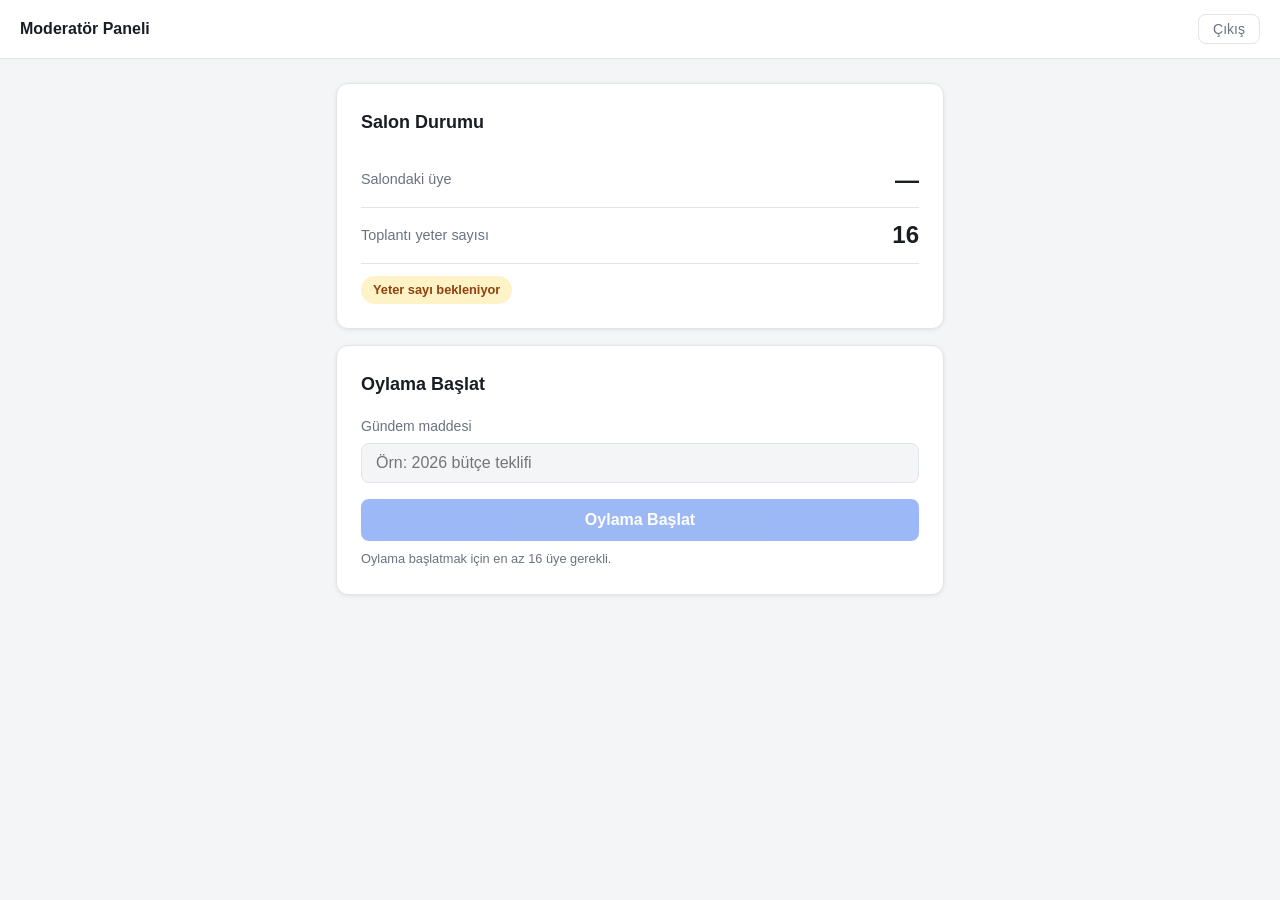
==== frontend/moderator.html @ ae530691 "feat: initial project setup" ====
<!DOCTYPE html>
<html lang="tr">
<head>
  <meta charset="UTF-8">
  <meta name="viewport" content="width=device-width, initial-scale=1.0">
  <title>Moderatör Paneli</title>
  <link rel="stylesheet" href="css/main.css">
</head>
<body>
  <div class="page">
    <header class="topbar">
      <span class="topbar-title">Moderatör Paneli</span>
      <button id="logout-btn" class="btn-ghost">Çıkış</button>
    </header>

    <main class="content">

      <!-- Yoklama kartı -->
      <div class="card">
        <h2>Salon Durumu</h2>
        <div class="stat-row">
          <span class="stat-label">Salondaki üye</span>
          <span id="present-count" class="stat-value">—</span>
        </div>
        <div class="stat-row">
          <span class="stat-label">Toplantı yeter sayısı</span>
          <span class="stat-value">16</span>
        </div>
        <div id="quorum-badge" class="badge badge-waiting">Yeter sayı bekleniyor</div>
      </div>

      <!-- Oylama başlat kartı -->
      <div class="card">
        <h2>Oylama Başlat</h2>
        <div class="field">
          <label for="voting-title">Gündem maddesi</label>
          <input type="text" id="voting-title" placeholder="Örn: 2026 bütçe teklifi">
        </div>
        <button id="start-btn" class="btn-primary" disabled>Oylama Başlat</button>
        <p id="start-hint" class="hint">Oylama başlatmak için en az 16 üye gerekli.</p>
      </div>

      <!-- Aktif oylama kartı -->
      <div id="active-voting-card" class="card hidden">
        <h2>Aktif Oylama</h2>
        <p id="voting-title-display" class="voting-title"></p>
        <div class="vote-counts">
          <div class="vote-box evet">
            <span class="vote-label">EVET</span>
            <span id="yes-count" class="vote-number">0</span>
          </div>
          <div class="vote-box hayir">
            <span class="vote-label">HAYIR</span>
            <span id="no-count" class="vote-number">0</span>
          </div>
        </div>
        <button id="finalize-btn" class="btn-danger">Oylamayı Kapat</button>
      </div>

      <!-- Sonuç kartı -->
      <div id="result-card" class="card hidden">
        <h2>Sonuç</h2>
        <div id="result-display" class="result"></div>
      </div>

    </main>
  </div>

  <script src="js/auth.js"></script>
  <script src="js/ws_client.js"></script>
  <script src="js/moderator.js"></script>
</body>
</html>
---- frontend/css/main.css ----
*, *::before, *::after { box-sizing: border-box; margin: 0; padding: 0; }

:root {
  --bg: #f4f5f7;
  --surface: #ffffff;
  --border: #e2e4e9;
  --text: #1a1d23;
  --text-muted: #6b7280;
  --primary: #2563eb;
  --primary-hover: #1d4ed8;
  --danger: #dc2626;
  --danger-hover: #b91c1c;
  --success: #16a34a;
  --warning: #d97706;
  --radius: 12px;
  --shadow: 0 1px 4px rgba(0,0,0,0.08);
}

body {
  font-family: -apple-system, BlinkMacSystemFont, "Segoe UI", sans-serif;
  background: var(--bg);
  color: var(--text);
  min-height: 100vh;
  font-size: 16px;
  line-height: 1.6;
}

/* ── Layout ── */
.page-center {
  min-height: 100vh;
  display: flex;
  align-items: center;
  justify-content: center;
  padding: 1rem;
}

.page { min-height: 100vh; display: flex; flex-direction: column; }

.content {
  flex: 1;
  padding: 1.5rem 1rem;
  max-width: 640px;
  margin: 0 auto;
  width: 100%;
  display: flex;
  flex-direction: column;
  gap: 1rem;
}

/* ── Topbar ── */
.topbar {
  background: var(--surface);
  border-bottom: 1px solid var(--border);
  padding: 0.875rem 1.25rem;
  display: flex;
  align-items: center;
  justify-content: space-between;
}

.topbar-title { font-weight: 600; font-size: 1rem; }

/* ── Card ── */
.card {
  background: var(--surface);
  border: 1px solid var(--border);
  border-radius: var(--radius);
  padding: 1.5rem;
  box-shadow: var(--shadow);
}

.card.center { text-align: center; }
.card h1 { font-size: 1.5rem; font-weight: 700; margin-bottom: 0.5rem; }
.card h2 { font-size: 1.125rem; font-weight: 600; margin-bottom: 1rem; }

/* ── Form ── */
.field { display: flex; flex-direction: column; gap: 0.375rem; margin-bottom: 1rem; }
.field label { font-size: 0.875rem; font-weight: 500; color: var(--text-muted); }

input[type="text"],
input[type="password"] {
  border: 1px solid var(--border);
  border-radius: 8px;
  padding: 0.625rem 0.875rem;
  font-size: 1rem;
  color: var(--text);
  background: var(--bg);
  outline: none;
  transition: border-color 0.15s;
}

input:focus { border-color: var(--primary); background: #fff; }

/* ── Buttons ── */
.btn-primary {
  width: 100%;
  background: var(--primary);
  color: #fff;
  border: none;
  border-radius: 8px;
  padding: 0.75rem;
  font-size: 1rem;
  font-weight: 600;
  cursor: pointer;
  transition: background 0.15s;
}

.btn-primary:hover:not(:disabled) { background: var(--primary-hover); }
.btn-primary:disabled { opacity: 0.45; cursor: not-allowed; }

.btn-danger {
  width: 100%;
  background: var(--danger);
  color: #fff;
  border: none;
  border-radius: 8px;
  padding: 0.75rem;
  font-size: 1rem;
  font-weight: 600;
  cursor: pointer;
  margin-top: 1rem;
  transition: background 0.15s;
}

.btn-danger:hover { background: var(--danger-hover); }

.btn-ghost {
  background: none;
  border: 1px solid var(--border);
  border-radius: 8px;
  padding: 0.375rem 0.875rem;
  font-size: 0.875rem;
  cursor: pointer;
  color: var(--text-muted);
  transition: border-color 0.15s;
}

.btn-ghost:hover { border-color: var(--text-muted); }

/* ── Stat row ── */
.stat-row {
  display: flex;
  justify-content: space-between;
  align-items: center;
  padding: 0.5rem 0;
  border-bottom: 1px solid var(--border);
}

.stat-row:last-of-type { border-bottom: none; }
.stat-label { color: var(--text-muted); font-size: 0.9rem; }
.stat-value { font-size: 1.5rem; font-weight: 700; }

/* ── Badge ── */
.badge {
  display: inline-block;
  padding: 0.25rem 0.75rem;
  border-radius: 99px;
  font-size: 0.8rem;
  font-weight: 600;
  margin-top: 0.75rem;
}

.badge-waiting  { background: #fef3c7; color: #92400e; }
.badge-ready    { background: #dcfce7; color: #166534; }

/* ── Vote counts (moderatör) ── */
.vote-counts {
  display: grid;
  grid-template-columns: 1fr 1fr;
  gap: 1rem;
  margin-bottom: 1rem;
}

.vote-box {
  border-radius: 10px;
  padding: 1.25rem;
  text-align: center;
}

.vote-box.evet  { background: #dcfce7; }
.vote-box.hayir { background: #fee2e2; }
.vote-label { display: block; font-size: 0.8rem; font-weight: 700; letter-spacing: .05em; color: var(--text-muted); }
.vote-number { display: block; font-size: 2.5rem; font-weight: 800; margin-top: 0.25rem; }
.vote-box.evet  .vote-number { color: var(--success); }
.vote-box.hayir .vote-number { color: var(--danger); }

/* ── Oylama butonları (üye ekranı) ── */
.vote-grid {
  display: grid;
  grid-template-columns: 1fr 1fr;
  gap: 1rem;
  margin-top: 1rem;
}

.vote-btn {
  border: none;
  border-radius: var(--radius);
  padding: 3rem 1rem;
  font-size: 1.5rem;
  font-weight: 800;
  cursor: pointer;
  letter-spacing: .05em;
  transition: transform 0.1s, opacity 0.15s;
}

.vote-btn:active { transform: scale(0.97); }
.vote-btn:disabled { opacity: 0.4; cursor: not-allowed; }
.vote-btn.evet  { background: #16a34a; color: #fff; }
.vote-btn.hayir { background: #dc2626; color: #fff; }

/* ── Sonuç ── */
.result {
  font-size: 1.5rem;
  font-weight: 800;
  padding: 1rem;
  border-radius: 10px;
  margin-top: 0.5rem;
}

.result.kabul   { background: #dcfce7; color: #166534; }
.result.red     { background: #fee2e2; color: #991b1b; }

/* ── Yardımcılar ── */
.hidden   { display: none !important; }
.subtitle { color: var(--text-muted); font-size: 0.9rem; margin-bottom: 1rem; }
.hint     { color: var(--text-muted); font-size: 0.8rem; margin-top: 0.5rem; }
.voting-title  { font-size: 1.1rem; font-weight: 600; margin-bottom: 1rem; }
.voting-label  { font-size: 0.8rem; color: var(--text-muted); text-transform: uppercase; letter-spacing: .06em; margin-bottom: 0.25rem; }
.error-box     { background: #fee2e2; color: #991b1b; border-radius: 8px; padding: 0.75rem 1rem; margin-bottom: 1rem; font-size: 0.9rem; }

/* ── Pulse animasyonu ── */
.pulse-dot {
  width: 12px; height: 12px;
  background: var(--primary);
  border-radius: 50%;
  margin: 1rem auto 0;
  animation: pulse 1.5s ease-in-out infinite;
}

@keyframes pulse {
  0%, 100% { opacity: 1; transform: scale(1); }
  50%       { opacity: 0.4; transform: scale(0.8); }
}

.waiting-icon { font-size: 3rem; margin-bottom: 1rem; }
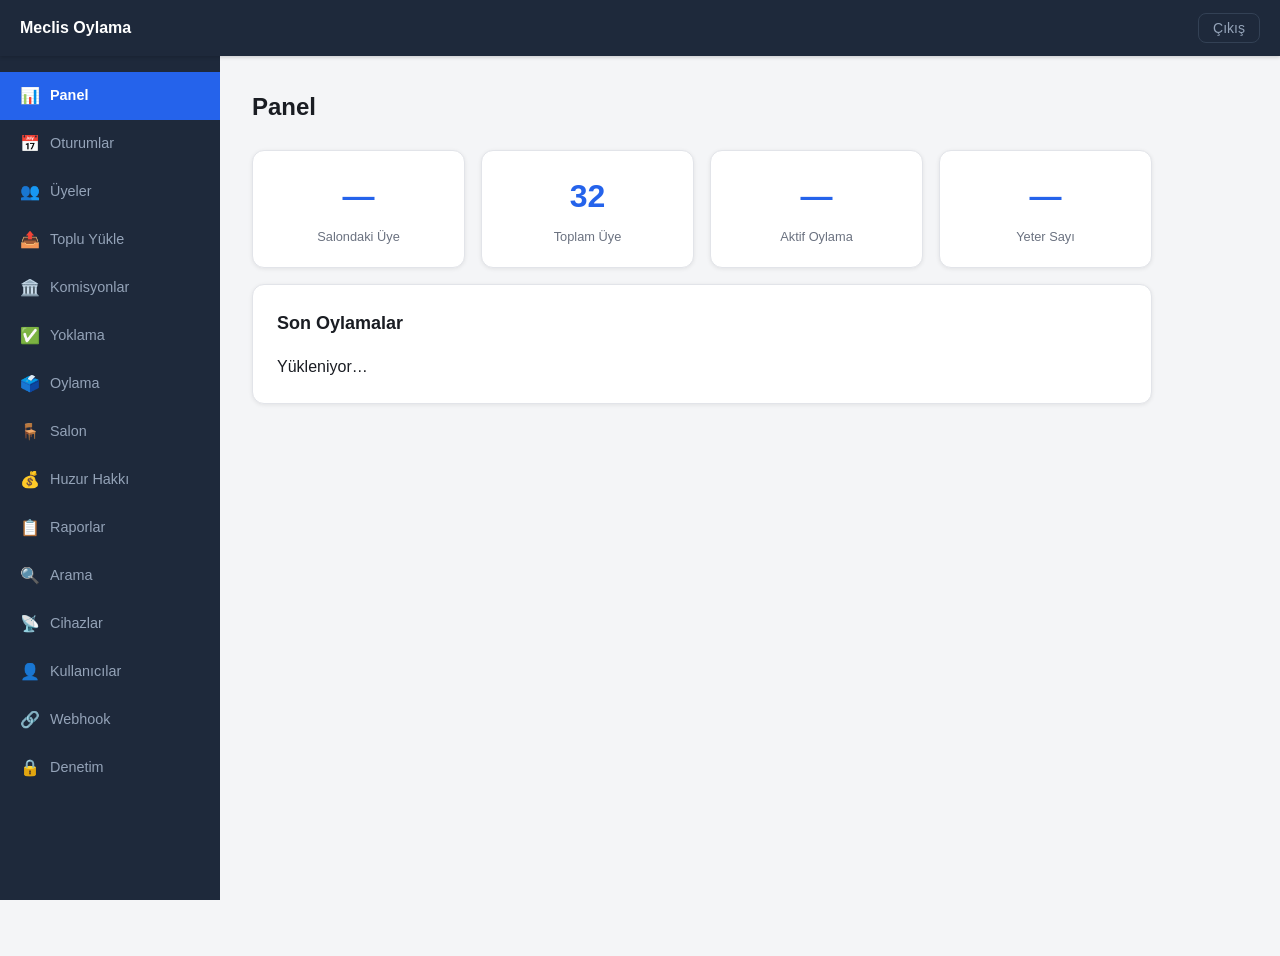
==== commit f7017ee8: "feat: implement containerization, meeting management, and expanded DB schemas - Dockerize backend an" ====
--- a/frontend/moderator.html
+++ b/frontend/moderator.html
@@ -5,63 +5,343 @@
   <meta name="viewport" content="width=device-width, initial-scale=1.0">
   <title>Moderatör Paneli</title>
   <link rel="stylesheet" href="css/main.css">
+  <link rel="stylesheet" href="css/moderator.css">
 </head>
-<body>
-  <div class="page">
-    <header class="topbar">
-      <span class="topbar-title">Moderatör Paneli</span>
-      <button id="logout-btn" class="btn-ghost">Çıkış</button>
-    </header>
-
-    <main class="content">
-
-      <!-- Yoklama kartı -->
-      <div class="card">
-        <h2>Salon Durumu</h2>
-        <div class="stat-row">
-          <span class="stat-label">Salondaki üye</span>
-          <span id="present-count" class="stat-value">—</span>
-        </div>
-        <div class="stat-row">
-          <span class="stat-label">Toplantı yeter sayısı</span>
-          <span class="stat-value">16</span>
-        </div>
-        <div id="quorum-badge" class="badge badge-waiting">Yeter sayı bekleniyor</div>
-      </div>
-
-      <!-- Oylama başlat kartı -->
-      <div class="card">
-        <h2>Oylama Başlat</h2>
-        <div class="field">
-          <label for="voting-title">Gündem maddesi</label>
-          <input type="text" id="voting-title" placeholder="Örn: 2026 bütçe teklifi">
-        </div>
-        <button id="start-btn" class="btn-primary" disabled>Oylama Başlat</button>
-        <p id="start-hint" class="hint">Oylama başlatmak için en az 16 üye gerekli.</p>
-      </div>
-
-      <!-- Aktif oylama kartı -->
-      <div id="active-voting-card" class="card hidden">
-        <h2>Aktif Oylama</h2>
-        <p id="voting-title-display" class="voting-title"></p>
-        <div class="vote-counts">
-          <div class="vote-box evet">
-            <span class="vote-label">EVET</span>
-            <span id="yes-count" class="vote-number">0</span>
-          </div>
-          <div class="vote-box hayir">
-            <span class="vote-label">HAYIR</span>
-            <span id="no-count" class="vote-number">0</span>
-          </div>
-        </div>
-        <button id="finalize-btn" class="btn-danger">Oylamayı Kapat</button>
-      </div>
-
-      <!-- Sonuç kartı -->
-      <div id="result-card" class="card hidden">
-        <h2>Sonuç</h2>
-        <div id="result-display" class="result"></div>
-      </div>
+<body class="mod-body">
+
+  <!-- Üst bar -->
+  <header class="mod-topbar">
+    <button class="mod-menu-toggle" id="menu-toggle">☰</button>
+    <span class="mod-topbar-title">Meclis Oylama</span>
+    <button id="logout-btn" class="btn-ghost">Çıkış</button>
+  </header>
+
+  <div class="mod-layout">
+
+    <!-- Sol menü -->
+    <nav class="mod-sidebar" id="sidebar">
+      <ul class="mod-nav">
+        <li class="mod-nav-item active" data-page="panel">
+          <span class="mod-nav-icon">📊</span> Panel
+        </li>
+        <li class="mod-nav-item" data-page="oturumlar">
+          <span class="mod-nav-icon">📅</span> Oturumlar
+        </li>
+        <li class="mod-nav-item" data-page="uyeler">
+          <span class="mod-nav-icon">👥</span> Üyeler
+        </li>
+        <li class="mod-nav-item" data-page="toplu-yukle">
+          <span class="mod-nav-icon">📤</span> Toplu Yükle
+        </li>
+        <li class="mod-nav-item" data-page="komisyonlar">
+          <span class="mod-nav-icon">🏛️</span> Komisyonlar
+        </li>
+        <li class="mod-nav-item" data-page="yoklama">
+          <span class="mod-nav-icon">✅</span> Yoklama
+        </li>
+        <li class="mod-nav-item" data-page="oylama">
+          <span class="mod-nav-icon">🗳️</span> Oylama
+        </li>
+        <li class="mod-nav-item" data-page="salon">
+          <span class="mod-nav-icon">🪑</span> Salon
+        </li>
+        <li class="mod-nav-item" data-page="huzur-hakki">
+          <span class="mod-nav-icon">💰</span> Huzur Hakkı
+        </li>
+        <li class="mod-nav-item" data-page="raporlar">
+          <span class="mod-nav-icon">📋</span> Raporlar
+        </li>
+        <li class="mod-nav-item" data-page="arama">
+          <span class="mod-nav-icon">🔍</span> Arama
+        </li>
+        <li class="mod-nav-item" data-page="cihazlar">
+          <span class="mod-nav-icon">📡</span> Cihazlar
+        </li>
+        <li class="mod-nav-item" data-page="kullanicilar">
+          <span class="mod-nav-icon">👤</span> Kullanıcılar
+        </li>
+        <li class="mod-nav-item" data-page="webhook">
+          <span class="mod-nav-icon">🔗</span> Webhook
+        </li>
+        <li class="mod-nav-item" data-page="denetim">
+          <span class="mod-nav-icon">🔒</span> Denetim
+        </li>
+      </ul>
+    </nav>
+
+    <!-- İçerik alanı -->
+    <main class="mod-content" id="mod-content">
+
+      <!-- Panel -->
+      <section id="page-panel" class="mod-page">
+        <h1 class="page-title">Panel</h1>
+        <div class="stat-grid">
+          <div class="stat-card">
+            <div class="stat-card-value" id="stat-present">—</div>
+            <div class="stat-card-label">Salondaki Üye</div>
+          </div>
+          <div class="stat-card">
+            <div class="stat-card-value">32</div>
+            <div class="stat-card-label">Toplam Üye</div>
+          </div>
+          <div class="stat-card">
+            <div class="stat-card-value" id="stat-voting">—</div>
+            <div class="stat-card-label">Aktif Oylama</div>
+          </div>
+          <div class="stat-card">
+            <div class="stat-card-value" id="stat-quorum">—</div>
+            <div class="stat-card-label">Yeter Sayı</div>
+          </div>
+        </div>
+        <div class="card" style="margin-top:1rem">
+          <h2>Son Oylamalar</h2>
+          <div id="recent-votings">Yükleniyor…</div>
+        </div>
+      </section>
+
+      <!-- Oturumlar -->
+      <section id="page-oturumlar" class="mod-page hidden">
+        <h1 class="page-title">Oturumlar</h1>
+
+        <div class="card">
+          <h2>Yeni Oturum Planla</h2>
+          <div style="display:flex;gap:1rem;flex-wrap:wrap">
+            <div class="field" style="flex:2;min-width:200px;margin-bottom:0">
+              <label for="oturum-baslik">Oturum Başlığı</label>
+              <input type="text" id="oturum-baslik" placeholder="Örn: Haziran 2026 Olağan Toplantısı">
+            </div>
+            <div class="field" style="flex:1;min-width:150px;margin-bottom:0">
+              <label for="oturum-no">Oturum No</label>
+              <input type="text" id="oturum-no" placeholder="Örn: 2026/06">
+            </div>
+            <div class="field" style="flex:1;min-width:180px;margin-bottom:0">
+              <label for="oturum-tarih">Planlanan Tarih</label>
+              <input type="datetime-local" id="oturum-tarih">
+            </div>
+          </div>
+          <button class="btn-primary" style="margin-top:1rem;width:auto;padding:0.625rem 1.5rem" onclick="createOturum()">Planla</button>
+        </div>
+
+        <div class="card" style="margin-top:1rem">
+          <h2>Oturum Listesi</h2>
+          <div id="oturum-listesi">Yükleniyor…</div>
+        </div>
+      </section>
+
+      <!-- Üyeler -->
+      <section id="page-uyeler" class="mod-page hidden">
+        <h1 class="page-title">Üyeler</h1>
+        <div class="card">
+          <div style="display:flex;justify-content:space-between;align-items:center;margin-bottom:1rem">
+            <input type="text" id="uye-ara" placeholder="İsim veya TC ara…" style="width:60%">
+            <button class="btn-primary" style="width:auto;padding:0.5rem 1rem" onclick="alert('Yakında')">+ Üye Ekle</button>
+          </div>
+          <div id="uye-listesi">Yükleniyor…</div>
+        </div>
+      </section>
+
+      <!-- Toplu Yükle -->
+      <section id="page-toplu-yukle" class="mod-page hidden">
+        <h1 class="page-title">Toplu Yükle</h1>
+        <div class="card">
+          <p class="subtitle">Excel veya CSV dosyasından üye yükleyin.</p>
+          <p class="hint">🚧 Yapım aşamasında</p>
+        </div>
+      </section>
+
+      <!-- Komisyonlar -->
+      <section id="page-komisyonlar" class="mod-page hidden">
+        <h1 class="page-title">Komisyonlar</h1>
+        <div class="card">
+          <p class="hint">🚧 Yapım aşamasında</p>
+        </div>
+      </section>
+
+      <!-- Yoklama -->
+      <section id="page-yoklama" class="mod-page hidden">
+        <h1 class="page-title">Yoklama</h1>
+        <div class="card">
+          <h2>Salon Durumu</h2>
+          <div class="stat-row">
+            <span class="stat-label">Salondaki üye</span>
+            <span id="present-count" class="stat-value">—</span>
+          </div>
+          <div class="stat-row">
+            <span class="stat-label">Toplam üye</span>
+            <span class="stat-value">32</span>
+          </div>
+          <div class="stat-row">
+            <span class="stat-label">Toplantı yeter sayısı</span>
+            <span class="stat-value">16</span>
+          </div>
+          <div id="quorum-badge" class="badge badge-waiting" style="margin-top:0.75rem">Yeter sayı bekleniyor</div>
+        </div>
+        <div class="card" style="margin-top:1rem">
+          <h2>Salondaki Üyeler</h2>
+          <div id="salon-uye-listesi">Yükleniyor…</div>
+        </div>
+      </section>
+
+      <!-- Oylama -->
+      <section id="page-oylama" class="mod-page hidden">
+        <h1 class="page-title">Oylama</h1>
+
+        <div class="card">
+          <h2>Oylama Başlat</h2>
+          <div class="field">
+            <label for="voting-title">Gündem maddesi</label>
+            <input type="text" id="voting-title" placeholder="Örn: 2026 bütçe teklifi">
+          </div>
+          <div class="field">
+            <label>Oylama tipi</label>
+            <div class="radio-group">
+              <label class="radio-label">
+                <input type="radio" name="oylama_tipi" value="gizli" checked> Gizli
+              </label>
+              <label class="radio-label">
+                <input type="radio" name="oylama_tipi" value="acik"> Açık
+              </label>
+            </div>
+          </div>
+          <div class="field">
+            <label for="esik-tipi">Kabul eşiği</label>
+            <select id="esik-tipi">
+              <option value="salt_cogunluk">Salt çoğunluk (n/2+1 = 17)</option>
+              <option value="iki_uc">2/3 çoğunluk (22)</option>
+              <option value="uc_dort">3/4 çoğunluk (24)</option>
+              <option value="oybirligi">Oybirliği (32)</option>
+            </select>
+          </div>
+          <div class="hint">Kabul için en az <strong id="esik-sayi">17</strong> EVET oyu gerekli.</div>
+          <button id="start-btn" class="btn-primary" style="margin-top:1rem" disabled>Oylama Başlat</button>
+          <p id="start-hint" class="hint">Oylama başlatmak için en az 16 üye gerekli.</p>
+        </div>
+
+        <div id="active-voting-card" class="card hidden" style="margin-top:1rem">
+          <h2>Aktif Oylama</h2>
+          <p id="voting-title-display" class="voting-title"></p>
+          <div class="stat-row">
+            <span class="stat-label">Oylama tipi</span>
+            <span id="active-oylama-tipi" class="stat-value-sm"></span>
+          </div>
+          <div class="stat-row">
+            <span class="stat-label">Kabul eşiği</span>
+            <span id="active-esik" class="stat-value-sm"></span>
+          </div>
+          <div class="vote-counts" style="margin-top:1rem">
+            <div class="vote-box evet">
+              <span class="vote-label">EVET</span>
+              <span id="yes-count" class="vote-number">0</span>
+            </div>
+            <div class="vote-box hayir">
+              <span class="vote-label">HAYIR</span>
+              <span id="no-count" class="vote-number">0</span>
+            </div>
+          </div>
+          <button id="finalize-btn" class="btn-danger">Oylamayı Kapat</button>
+        </div>
+
+        <div id="result-card" class="card hidden" style="margin-top:1rem">
+          <h2>Sonuç</h2>
+          <div id="result-display" class="result"></div>
+          <p id="result-detail" class="hint" style="margin-top:0.5rem"></p>
+        </div>
+      </section>
+
+      <!-- Salon -->
+      <section id="page-salon" class="mod-page hidden">
+        <h1 class="page-title">Salon</h1>
+        <div class="card">
+          <p class="hint">🚧 Yapım aşamasında</p>
+        </div>
+      </section>
+
+      <!-- Huzur Hakkı -->
+      <section id="page-huzur-hakki" class="mod-page hidden">
+        <h1 class="page-title">Huzur Hakkı</h1>
+
+        <div class="card">
+          <h2>Oturum Ayarları</h2>
+          <div style="display:flex;gap:1rem;align-items:flex-end;flex-wrap:wrap">
+            <div class="field" style="flex:1;min-width:200px;margin-bottom:0">
+              <label for="taban-tutar">Taban Tutar (₺)</label>
+              <input type="number" id="taban-tutar" placeholder="Örn: 10000" min="0">
+            </div>
+            <button class="btn-primary" style="width:auto;padding:0.625rem 1.5rem" onclick="saveHuzurSettings()">Kaydet</button>
+          </div>
+        </div>
+
+        <div class="card" style="margin-top:1rem">
+          <div style="display:flex;justify-content:space-between;align-items:center;margin-bottom:1rem">
+            <h2 style="margin-bottom:0">Hak Ediş Listesi</h2>
+            <div style="display:flex;gap:0.5rem">
+              <span id="huzur-toplam" class="badge badge-ready"></span>
+              <button class="btn-ghost" style="font-size:0.8rem" onclick="loadHuzur()">↻ Yenile</button>
+            </div>
+          </div>
+          <div id="huzur-listesi">Yükleniyor…</div>
+        </div>
+
+        <!-- Rol atama modal -->
+        <div id="rol-modal" class="modal hidden">
+          <div class="modal-box" style="max-width:400px">
+            <div style="display:flex;justify-content:space-between;align-items:center;margin-bottom:1rem">
+              <h2>Rol Ata</h2>
+              <button onclick="closeRolModal()" class="btn-ghost">✕</button>
+            </div>
+            <p id="rol-modal-uye"></p>
+            <div class="field" style="margin-top:1rem">
+              <label for="rol-select">Rol</label>
+              <select id="rol-select"></select>
+            </div>
+            <button class="btn-primary" style="margin-top:1rem" onclick="saveRol()">Kaydet</button>
+          </div>
+        </div>
+      </section>
+
+      <!-- Raporlar -->
+      <section id="page-raporlar" class="mod-page hidden">
+        <h1 class="page-title">Raporlar</h1>
+        <div class="card">
+          <h2>Oylama Geçmişi</h2>
+          <div id="rapor-listesi">Yükleniyor…</div>
+        </div>
+
+        <!-- Detay modal -->
+        <div id="detay-modal" class="modal hidden">
+          <div class="modal-box">
+            <div style="display:flex;justify-content:space-between;align-items:center;margin-bottom:1rem">
+              <h2 id="detay-baslik">Oylama Detayı</h2>
+              <button onclick="closeDetay()" class="btn-ghost">✕</button>
+            </div>
+            <div id="detay-icerik">Yükleniyor…</div>
+          </div>
+        </div>
+      </section>
+
+      <!-- Kullanıcılar -->
+      <section id="page-kullanicilar" class="mod-page hidden">
+        <h1 class="page-title">Kullanıcılar</h1>
+        <div class="card">
+          <p class="hint">🚧 Yapım aşamasında</p>
+        </div>
+      </section>
+
+      <!-- Webhook -->
+      <section id="page-webhook" class="mod-page hidden">
+        <h1 class="page-title">Webhook</h1>
+        <div class="card">
+          <p class="hint">🚧 Yapım aşamasında</p>
+        </div>
+      </section>
+
+      <!-- Denetim -->
+      <section id="page-denetim" class="mod-page hidden">
+        <h1 class="page-title">Denetim</h1>
+        <div class="card">
+          <p class="hint">🚧 Yapım aşamasında</p>
+        </div>
+      </section>
 
     </main>
   </div>
--- a/frontend/css/moderator.css
+++ b/frontend/css/moderator.css
@@ -0,0 +1,176 @@
+/* ── Layout ── */
+.mod-body { margin: 0; overflow-x: hidden; }
+
+.mod-topbar {
+  position: fixed;
+  top: 0; left: 0; right: 0;
+  height: 56px;
+  background: #1e293b;
+  color: #fff;
+  display: flex;
+  align-items: center;
+  padding: 0 1.25rem;
+  gap: 1rem;
+  z-index: 100;
+  box-shadow: 0 1px 4px rgba(0,0,0,0.2);
+}
+
+.mod-topbar-title { font-weight: 700; font-size: 1rem; flex: 1; }
+.mod-topbar .btn-ghost { color: #94a3b8; border-color: #334155; }
+.mod-topbar .btn-ghost:hover { color: #fff; border-color: #fff; }
+
+.mod-menu-toggle {
+  background: none;
+  border: none;
+  color: #fff;
+  font-size: 1.25rem;
+  cursor: pointer;
+  padding: 0.25rem 0.5rem;
+  display: none;
+}
+
+.mod-layout {
+  display: flex;
+  margin-top: 56px;
+  min-height: calc(100vh - 56px);
+}
+
+/* ── Sidebar ── */
+.mod-sidebar {
+  width: 220px;
+  min-width: 220px;
+  background: #1e293b;
+  padding: 1rem 0;
+  position: fixed;
+  top: 56px;
+  bottom: 0;
+  left: 0;
+  overflow-y: auto;
+  z-index: 90;
+  transition: transform 0.25s ease;
+}
+
+.mod-nav { list-style: none; padding: 0; margin: 0; }
+
+.mod-nav-item {
+  display: flex;
+  align-items: center;
+  gap: 0.625rem;
+  padding: 0.7rem 1.25rem;
+  color: #94a3b8;
+  cursor: pointer;
+  font-size: 0.9rem;
+  transition: background 0.15s, color 0.15s;
+  user-select: none;
+}
+
+.mod-nav-item:hover { background: #273549; color: #e2e8f0; }
+.mod-nav-item.active { background: #2563eb; color: #fff; font-weight: 600; }
+.mod-nav-icon { font-size: 1rem; width: 20px; text-align: center; }
+
+/* ── Content ── */
+.mod-content {
+  margin-left: 220px;
+  flex: 1;
+  padding: 2rem;
+  background: var(--bg);
+  min-height: calc(100vh - 56px);
+}
+
+.mod-page { max-width: 900px; }
+.page-title {
+  font-size: 1.5rem;
+  font-weight: 700;
+  margin-bottom: 1.5rem;
+  color: var(--text);
+}
+
+/* ── Stat grid (Panel) ── */
+.stat-grid {
+  display: grid;
+  grid-template-columns: repeat(auto-fill, minmax(180px, 1fr));
+  gap: 1rem;
+}
+
+.stat-card {
+  background: var(--surface);
+  border: 1px solid var(--border);
+  border-radius: var(--radius);
+  padding: 1.25rem;
+  text-align: center;
+  box-shadow: var(--shadow);
+}
+
+.stat-card-value { font-size: 2rem; font-weight: 800; color: var(--primary); }
+.stat-card-label { font-size: 0.8rem; color: var(--text-muted); margin-top: 0.25rem; }
+
+/* ── Tablo ── */
+.mod-table {
+  width: 100%;
+  border-collapse: collapse;
+  font-size: 0.9rem;
+}
+
+.mod-table th {
+  text-align: left;
+  padding: 0.625rem 0.875rem;
+  background: var(--bg);
+  color: var(--text-muted);
+  font-size: 0.8rem;
+  font-weight: 600;
+  text-transform: uppercase;
+  letter-spacing: .04em;
+  border-bottom: 1px solid var(--border);
+}
+
+.mod-table td {
+  padding: 0.625rem 0.875rem;
+  border-bottom: 1px solid var(--border);
+  color: var(--text);
+}
+
+.mod-table tr:last-child td { border-bottom: none; }
+.mod-table tr:hover td { background: var(--bg); }
+
+/* ── Mobil ── */
+@media (max-width: 768px) {
+  .mod-menu-toggle { display: block; }
+
+  .mod-sidebar {
+    transform: translateX(-100%);
+  }
+
+  .mod-sidebar.open {
+    transform: translateX(0);
+  }
+
+  .mod-content {
+    margin-left: 0;
+    padding: 1rem;
+  }
+
+  .stat-grid { grid-template-columns: 1fr 1fr; }
+}
+
+
+/* ── Modal ── */
+.modal {
+  position: fixed;
+  inset: 0;
+  background: rgba(0,0,0,0.5);
+  display: flex;
+  align-items: center;
+  justify-content: center;
+  z-index: 200;
+}
+
+.modal-box {
+  background: var(--surface);
+  border-radius: var(--radius);
+  padding: 2rem;
+  width: 90%;
+  max-width: 700px;
+  max-height: 80vh;
+  overflow-y: auto;
+  box-shadow: 0 8px 32px rgba(0,0,0,0.2);
+}
